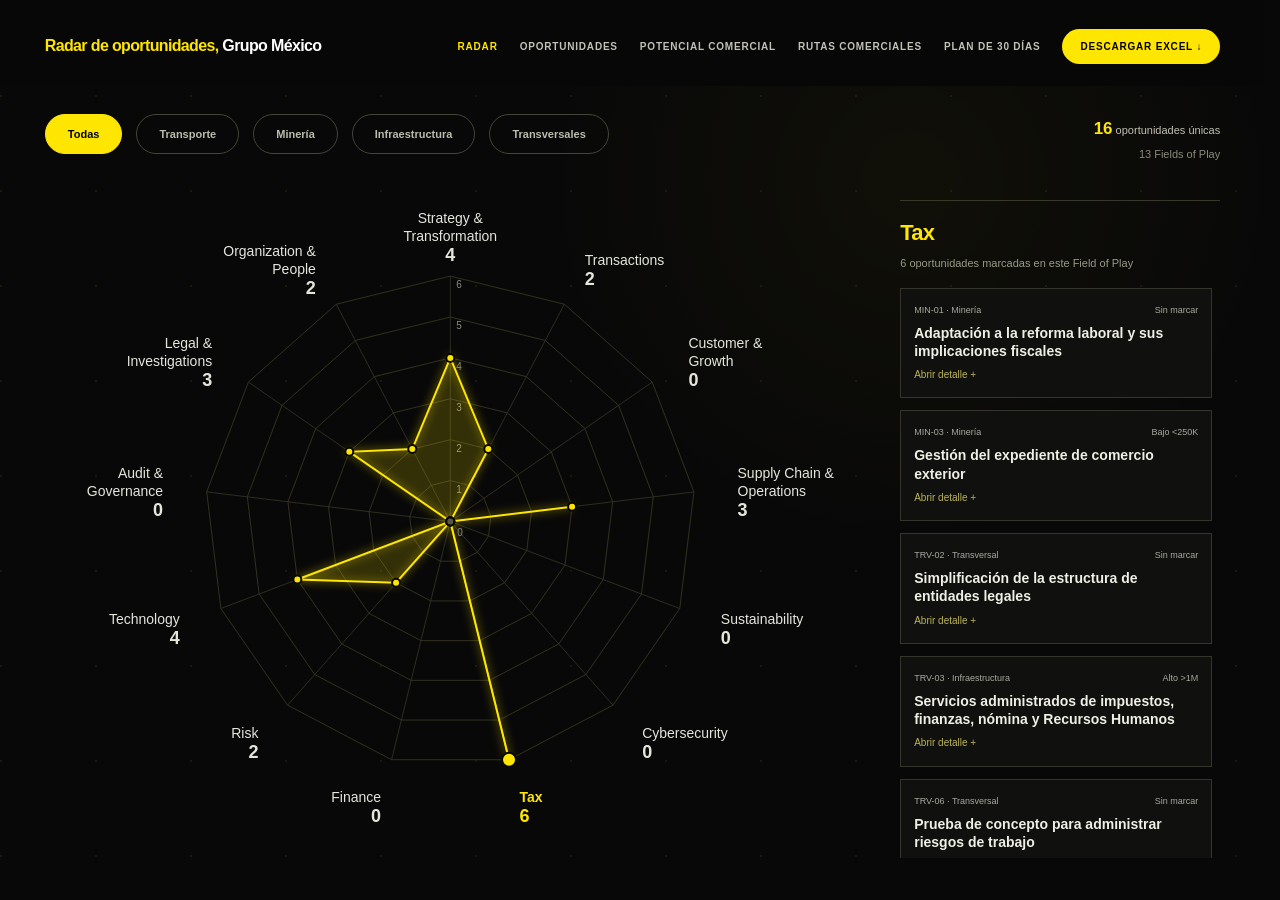
==== index.html @ 546ed7a4 "Subir proyecto Radar de Grupo Mexico" ====
<!doctype html><html lang="es"><head><meta charset="utf-8"><meta name="viewport" content="width=device-width,initial-scale=1"><title>Grupo México · Radar de oportunidades</title><style>
:root{--ink:#252932;--muted:#666c76;--paper:#f5f4ef;--white:#fff;--line:#ddded8;--yellow:#ffe600;--green:#267059;--amber:#926326}*{box-sizing:border-box}html{scroll-behavior:smooth;scroll-padding-top:85px}body{margin:0;font:16px/1.55 system-ui,-apple-system,BlinkMacSystemFont,"Segoe UI",sans-serif;background:var(--paper);color:var(--ink)}button,input,select{font:inherit}button,a,summary{touch-action:manipulation}a{color:inherit}button{cursor:pointer}.wrap{max-width:1180px;margin:auto;padding:0 32px}.masthead{background:var(--ink);color:white;padding:54px 0 42px}.eyebrow{font-size:12px;letter-spacing:.16em;text-transform:uppercase;font-weight:750}.masthead .eyebrow{color:var(--yellow)}h1{font-size:clamp(32px,5vw,56px);line-height:1.08;letter-spacing:-.04em;margin:18px 0 22px;max-width:820px}h1 span{color:var(--yellow)}.lead{color:#d7d9de;max-width:780px;font-size:18px}.header-foot{display:flex;align-items:center;gap:20px;justify-content:space-between;margin-top:30px}.pill{display:inline-block;font-size:12px;font-weight:650;padding:5px 10px;border:1px solid var(--line);border-radius:99px}.masthead .pill{border-color:#74777d;color:#e8e9eb}.print{padding:10px 18px;border:0;background:var(--yellow);color:#000;border-radius:6px;font-weight:700}.nav{background:#fffef9;position:sticky;top:0;z-index:10;border-bottom:1px solid var(--line)}.nav .wrap{display:flex;gap:28px;align-items:center;min-height:60px;overflow:auto}.nav a{text-decoration:none;font-weight:650;font-size:14px;white-space:nowrap}.nav a:hover{text-decoration:underline;text-underline-offset:7px}.nav small{margin-left:auto;color:var(--muted);white-space:nowrap}main{padding-bottom:56px}section{padding-top:42px}.section-heading{display:flex;justify-content:space-between;align-items:baseline;gap:20px}.section-heading h2{font-size:28px;letter-spacing:-.025em;margin:0}.kicker{color:var(--muted);font-size:14px}.stats{display:grid;grid-template-columns:repeat(4,1fr);gap:18px;margin:28px 0}.stat{border-top:3px solid var(--ink);padding:16px 0}.stat strong{font-size:36px;font-weight:750;line-height:1}.stat span{display:block;font-size:14px;color:var(--muted);margin-top:6px}.decision{background:white;border:1px solid var(--line);border-left:5px solid var(--yellow);padding:23px 26px;border-radius:8px}.decision h3{margin:0 0 10px;font-size:19px}.decision p{margin:0}.decision ul{padding-left:20px;margin:12px 0 0}.selection-intro{max-width:870px;margin:18px 0;color:var(--muted)}.routes{display:grid;grid-template-columns:repeat(2,minmax(0,1fr));gap:20px;margin-top:24px}.route{background:white;border:1px solid var(--line);border-radius:10px;padding:25px;display:flex;flex-direction:column}.route-head{display:flex;gap:12px;align-items:flex-start}.route-number{font-size:13px;border-bottom:3px solid var(--yellow);padding-bottom:4px;font-weight:750}.route h3{font-size:21px;line-height:1.22;margin:0 0 12px;letter-spacing:-.02em}.scope{font-size:12px;color:var(--muted);text-transform:uppercase;letter-spacing:.06em;margin-bottom:16px}.route p{margin:0 0 14px}.route dl{margin:4px 0 0}.route dt{font-size:12px;text-transform:uppercase;letter-spacing:.06em;font-weight:750;margin-top:13px}.route dd{margin:4px 0 0;font-size:14px;color:var(--muted)}.action{margin-top:22px;padding:13px 15px;background:#f4f4ee;border-radius:6px;font-size:14px}.action b{display:block;margin-bottom:5px}.route details{border-top:1px solid var(--line);margin-top:18px;padding-top:12px;font-size:14px}.route summary{cursor:pointer;font-weight:650}.route details ul{margin:10px 0 0;padding-left:19px}.route details li{margin:6px 0}.routes .route:last-child{grid-column:1/-1}.routes .route:last-child dl{display:grid;grid-template-columns:1fr 1fr;gap:0 28px}.criteria{display:grid;grid-template-columns:repeat(4,1fr);gap:16px;margin-top:20px}.criterion{border-top:1px solid var(--line);padding-top:14px}.criterion b{font-size:15px}.criterion p{font-size:14px;color:var(--muted);margin:6px 0}.timeline{display:grid;grid-template-columns:repeat(4,1fr);gap:18px;margin-top:25px}.phase{background:white;padding:22px;border:1px solid var(--line);border-radius:8px}.phase .days{font-size:12px;font-weight:750;display:inline-block;background:var(--yellow);color:#000;padding:3px 8px;margin-bottom:13px}.phase h3{font-size:17px;line-height:1.3;margin:0 0 12px}.phase p{font-size:14px;margin:0;color:var(--muted)}.phase .deliverable{border-top:1px solid var(--line);padding-top:12px;margin-top:15px;color:var(--ink)}.meeting{margin-top:24px;background:#e9eee9;padding:23px;border-radius:8px}.meeting h3{font-size:17px;margin:0 0 8px}.meeting p{font-size:14px;margin:0}.filters{display:flex;gap:12px;margin:22px 0 12px}.filters input{flex:1;min-width:0}.filters input,.filters select{padding:12px 14px;border:1px solid #c6c9c2;border-radius:6px;background:white;color:var(--ink)}.result{font-size:13px;color:var(--muted);margin-bottom:14px}.records{display:grid;gap:10px}.record{background:white;border:1px solid var(--line);border-radius:8px}.record summary{padding:17px 20px;cursor:pointer;list-style:none;display:flex;align-items:center;gap:14px}.record summary::-webkit-details-marker{display:none}.record summary:before{content:'+';font-size:20px;color:var(--muted);width:15px;flex-shrink:0}.record[open] summary:before{content:'−'}.record .rid{font:12px ui-monospace,monospace;color:var(--muted);white-space:nowrap}.record .rtitle{font-weight:650;font-size:15px;flex:1}.record .value{font-size:12px;color:var(--muted);white-space:nowrap}.record-body{padding:0 20px 20px 49px;display:grid;grid-template-columns:1.4fr 1fr;gap:16px 28px}.field label{display:block;font-size:12px;letter-spacing:.04em;text-transform:uppercase;font-weight:700;color:var(--muted);margin-bottom:4px}.field p{margin:0;font-size:14px}.field.note{grid-column:1/-1;background:#fff7df;padding:12px 15px;border-radius:5px}.field.source{grid-column:1/-1;font-size:12px;color:var(--muted)}.source a{display:inline-block;margin:6px 12px 0 0}.empty{padding:25px;text-align:center;color:var(--muted)}.foot{margin-top:36px;border-top:1px solid var(--line);padding-top:20px;font-size:12px;color:var(--muted)}.foot a{margin-right:18px}.legend{font-size:13px;color:var(--muted);margin-top:14px}.noscript{background:#fff7df;padding:20px}button:focus-visible,a:focus-visible,summary:focus-visible,input:focus-visible,select:focus-visible{outline:3px solid #1780a1;outline-offset:4px}
@media(max-width:760px){.wrap{padding:0 20px}.masthead{padding:35px 0}.header-foot{align-items:flex-start}.nav .wrap{gap:20px}.nav small{display:none}.stats{gap:14px;grid-template-columns:repeat(2,1fr)}.routes,.timeline,.criteria{grid-template-columns:1fr}.routes .route:last-child{grid-column:auto}.routes .route:last-child dl{display:block}.section-heading{display:block}.record summary{gap:10px;flex-wrap:wrap}.record .rtitle{flex-basis:65%}.record .value{margin-left:39px}.record-body{grid-template-columns:1fr;padding-left:20px}.filters{flex-direction:column}.header-foot .pill{max-width:60%}.stat strong{font-size:30px}}
@media print{@page{size:A4;margin:15mm}body{background:white;font-size:10pt}.wrap{max-width:none;padding:0}.masthead{background:white;color:var(--ink);padding:0 0 20px;border-bottom:3px solid var(--ink)}.masthead .eyebrow,h1 span{color:var(--ink)}h1{font-size:28pt;margin:12px 0}.lead{color:var(--muted);font-size:11pt}.masthead .pill{color:var(--ink);border-color:var(--line)}.nav,.print,.filters,.result{display:none}section{padding-top:24px}.routes{gap:12px}.route{padding:16px;break-inside:avoid}.route h3{font-size:14pt}.route dd,.route p,.action{font-size:9pt}.route details{display:none}.stats{margin:16px 0}.stat strong{font-size:25pt}.timeline{grid-template-columns:repeat(2,1fr)}.phase{break-inside:avoid}.record{break-inside:avoid}.record .value{font-size:9pt}#respaldo{break-before:page}.record-body{font-size:9pt}.source a{display:none}.foot{font-size:8pt}.criteria{grid-template-columns:repeat(2,1fr)}.section-heading h2{font-size:19pt}}

.masthead{padding:38px 0 34px}h1{font-size:clamp(30px,4vw,44px);max-width:1060px;line-height:1.17}.masthead .lead{margin-bottom:0;font-size:16px}.nav a[aria-current="page"]{border-bottom:3px solid var(--yellow);padding:17px 0 14px}.opportunities{display:grid;grid-template-columns:repeat(3,minmax(0,1fr));gap:20px;margin-top:20px}.opportunity{background:white;border:1px solid var(--line);border-radius:10px;padding:23px;display:flex;flex-direction:column;scroll-margin-top:90px}.op-top{display:flex;justify-content:space-between;align-items:center;gap:10px;margin-bottom:14px}.op-top .rid{font:12px ui-monospace,monospace;color:var(--muted)}.opportunity h2{font-size:20px;line-height:1.25;letter-spacing:-.02em;margin:0 0 13px}.opportunity>p{font-size:14px;margin:0 0 18px;color:var(--muted)}.opportunity dl{margin:0 0 18px;font-size:14px}.opportunity dt{font-size:11px;text-transform:uppercase;letter-spacing:.05em;font-weight:750;color:var(--muted);margin-top:12px}.opportunity dd{margin:3px 0 0}.opportunity details{border-top:1px solid var(--line);padding-top:13px;margin-top:auto;font-size:13px}.opportunity summary{cursor:pointer;font-weight:650}.opportunity .detail{padding-top:12px}.opportunity .detail p{margin:0 0 12px;overflow-wrap:anywhere}.opportunity .photo{display:block;margin-top:7px}.opportunity:target{outline:3px solid #b39f00;outline-offset:4px}.cta{display:flex;align-items:center;justify-content:space-between;gap:28px;margin-top:34px;background:var(--ink);color:white;border-radius:10px;padding:30px}.cta h2{font-size:22px;line-height:1.25;margin:0 0 8px}.cta p{margin:0;color:#d7d9de;font-size:14px;max-width:650px}.cta a{display:inline-block;text-decoration:none;background:var(--yellow);color:#000;padding:13px 19px;border-radius:6px;font-weight:750;font-size:14px;flex-shrink:0}.back{color:var(--muted);font-size:14px;text-decoration:none;display:inline-block;margin:25px 0 0}.page-intro{margin-top:28px;color:var(--muted);max-width:900px}.opportunity[hidden]{display:none}.scope-badge{font-size:11px;border:1px solid var(--line);border-radius:99px;padding:3px 8px;color:var(--muted)}.routes .route:last-child{grid-column:auto}.routes .route:last-child dl{display:block}
@media(max-width:1000px){.opportunities{grid-template-columns:repeat(2,minmax(0,1fr))}}@media(max-width:760px){.opportunities{grid-template-columns:1fr}.cta{display:block;padding:23px}.cta a{margin-top:18px}.nav small{display:none}}@media print{.opportunities{grid-template-columns:repeat(2,minmax(0,1fr))}.opportunity{break-inside:avoid;padding:14px}.opportunity h2{font-size:13pt}.opportunity p,.opportunity dl{font-size:9pt}.cta,.back{display:none}.masthead{padding:0 0 20px}.opportunity details{display:none}}

.radar-layout{display:grid;grid-template-columns:minmax(0,1.5fr) minmax(300px,1fr);gap:28px;align-items:start;margin-top:28px}.radar-panel{min-width:0;background:white;border:1px solid var(--line);border-radius:12px;padding:20px 8px 15px}.radar-chart{width:100%;display:block;overflow:visible}.radar-chart text{font-family:inherit;fill:var(--ink)}.radar-chart a{cursor:pointer}.radar-chart a:hover .radar-label{font-weight:750}.radar-chart a:focus-visible{outline:none}.radar-chart a:focus-visible circle{stroke:#1780a1;stroke-width:5}.radar-label{font-size:15px}.radar-count{font-size:15px;font-weight:750}.radar-tick{font-size:12px;fill:var(--muted)!important}.chart-caption{padding:0 18px;font-size:13px;color:var(--muted);margin:0}.selection-panel{min-width:0}.selection-control label{display:block;font-size:12px;font-weight:700;letter-spacing:.06em;text-transform:uppercase;color:var(--muted);margin-bottom:8px}.selection-control select{width:100%;padding:12px;background:white;border:1px solid #bfc3bd;border-radius:6px;color:var(--ink);font:inherit}.selected-heading{margin:0 0 15px}.selected-heading h2{font-size:23px;line-height:1.25;margin:0 0 6px}.selected-heading p{font-size:14px;color:var(--muted);margin:0}.matches{display:grid;gap:12px}.match{background:white;border:1px solid var(--line);border-radius:8px}.match summary{padding:16px;cursor:pointer;list-style:none}.match summary::-webkit-details-marker{display:none}.match .meta{font-size:11px;color:var(--muted);margin-bottom:6px;display:flex;justify-content:space-between;gap:8px}.match h3{font-size:16px;margin:0;line-height:1.3;font-weight:650}.match summary .hint{font-size:12px;color:var(--muted);margin-top:7px;display:block}.match[open] summary .hint{display:none}.match-body{padding:0 16px 18px}.match dl{margin:0;font-size:13px}.match dt{font-size:11px;letter-spacing:.05em;text-transform:uppercase;font-weight:750;color:var(--muted);margin-top:12px}.match dd{margin:4px 0 0;overflow-wrap:anywhere}.match .more{font-size:13px;font-weight:650;margin-top:15px;display:inline-block}.overview-line{display:flex;gap:18px;flex-wrap:wrap;color:var(--muted);font-size:14px;margin-top:22px}.overview-line a{font-weight:650}.radar-selection{padding-top:0}.radar-layout .empty{background:white;border:1px solid var(--line);border-radius:8px;text-align:left;font-size:14px}.noscript-radar{padding:20px}.radar-chart .active-label{font-weight:750}.radar-chart .active-label tspan{fill:var(--ink)}
@media(max-width:1050px){.radar-layout{grid-template-columns:minmax(0,1.25fr) minmax(290px,1fr);gap:18px}}@media(max-width:850px){.radar-layout{grid-template-columns:1fr}.radar-panel{max-width:700px;width:100%;margin:auto}.matches{grid-template-columns:repeat(2,minmax(0,1fr))}}@media(max-width:600px){.matches{grid-template-columns:1fr}.radar-panel{padding:5px 0 16px}}@media print{.radar-layout{grid-template-columns:1fr}.radar-panel{border:0;max-width:550px;margin:auto}.selection-control{display:none}.matches{grid-template-columns:repeat(2,1fr)}.match{break-inside:avoid}.match-body{display:block}.radar-chart{max-height:550px}.overview-line a{display:none}}
</style><style id="yellow-theme">
:root{--ink:#f3f2eb;--muted:#aaa99f;--paper:#080808;--white:#101010;--line:#303029;--yellow:#ffe600}html{background:#080808}body{background:#080808;color:var(--ink);font-family:Arial,Helvetica,sans-serif}.wrap{max-width:none;padding:0 3.5vw}.masthead{background:transparent;padding:36px 0 24px}.masthead .eyebrow{color:var(--yellow)}h1{font-family:Arial,Helvetica,sans-serif;font-size:clamp(36px,4.5vw,76px);font-weight:850;letter-spacing:-.065em;line-height:.99;max-width:1000px}.masthead .lead{color:#aead9f}.nav{background:#080808e8;border-color:#303029;backdrop-filter:blur(16px)}.nav .wrap{justify-content:flex-end;gap:24px;min-height:64px}.nav a{font-size:11px;letter-spacing:.06em;text-transform:uppercase;color:#aaa99f}.nav a[aria-current="page"]{color:var(--yellow);border-color:var(--yellow)}.nav a:hover{color:var(--yellow)}.route,.opportunity,.record,.phase,.decision{background:#11110f;border-color:#303029;border-radius:0}.action{background:#1c1c16;color:#ecebdc}.meeting{background:#1a1a11;color:var(--ink);border:1px solid #363524;border-radius:0}.route-number{border-color:var(--yellow);color:var(--yellow)}.routes .route:last-child{grid-column:auto}.routes .route:last-child dl{display:block}.criterion{border-color:#454538}.field.note{background:#262310;color:#f0ebc9}.scope-badge{border-color:#424236;color:#c9c8bc}.print{border-radius:99px;padding:11px 18px}.cta{background:#181810;border:1px solid #4c4924;border-radius:0}.cta a{border-radius:99px}.filters input,.filters select{background:#10100f;border-color:#414137;color:var(--ink)}.back{color:#c1c0b4}.stat{border-color:var(--yellow)}.foot{color:#aaa99f;border-color:#303029}.foot a:hover{color:var(--yellow)}.radar-label,.radar-count{fill:#e6e5dc!important}.radar-tick{fill:#8c8c7c!important}.radar-chart .active-label,.radar-chart .active-label tspan{fill:var(--yellow)!important}.match{background:#10100e;border:1px solid #34342c;border-radius:0}.match:hover{border-color:#79732b}.match[open]{border-color:#e3cd00}.match h3{color:#f0efe6}.match .more{color:var(--yellow)}.selected-heading h2{color:var(--yellow)}.radar-layout .empty{background:#10100d;border-color:#303029;color:#cecec0}.opportunity:target{outline-color:var(--yellow)}.source a{color:#d5d4c7}
@media print{body,html{background:white;color:#222}.nav{display:none}.masthead{color:#222}.masthead .eyebrow{color:#222}.masthead .lead{color:#555}.route,.phase,.opportunity,.record,.match,.decision{background:white;color:#222;border-color:#bbb}.route h3,.match h3,.selected-heading h2{color:#222}.action,.meeting{background:#f5f5ed;color:#222}.match .meta,.legend,.foot,.kicker{color:#555}}
</style><style id="fullscreen-radar">
body{min-height:100svh;background-image:radial-gradient(circle at 72% 20%,rgba(255,230,0,.035),transparent 32%),radial-gradient(circle at 1px 1px,rgba(255,230,0,.08) 1px,transparent 0);background-size:auto,95px 95px}.topbar{min-height:86px;padding:22px 3.5vw 16px;display:flex;align-items:center;justify-content:space-between;gap:30px}.brand{text-decoration:none;font-size:16px;font-weight:850;letter-spacing:-.04em;color:var(--yellow);flex-shrink:0}.brand span{display:block;font-size:9px;letter-spacing:.16em;font-weight:400;margin-top:5px;color:#b2b1a5}.topbar nav{display:flex;gap:22px;align-items:center;justify-content:flex-end;flex-wrap:wrap}.topbar nav a{font-size:10px;font-weight:650;text-transform:uppercase;letter-spacing:.08em;text-decoration:none;color:#c2c1b6;padding:10px 0}.topbar nav a:hover,.topbar nav a[aria-current="page"]{color:var(--yellow)}.topbar nav .download{background:var(--yellow);color:#000;border-radius:99px;padding:12px 18px}.topbar nav .download:hover{background:#fff46a;color:#000}.radar-home{padding-bottom:12px}.radar-heading{display:flex;align-items:flex-end;justify-content:flex-end;gap:20px;margin:14px 0 0}.radar-heading .eyebrow{color:#a7a48d;letter-spacing:.2em;font-size:9px;margin:0 0 12px}.radar-heading h1{font-size:clamp(32px,3.2vw,58px);margin:0;font-weight:850}.radar-heading h1 span{color:var(--yellow)}.radar-total{font-size:11px;color:#c2c1b2;line-height:1.8;margin:0;text-align:right}.radar-total strong{color:var(--yellow);font-size:17px}.radar-total span{color:#8c8b7c}.radar-layout{grid-template-columns:minmax(0,1fr) minmax(265px,25vw);gap:3vw;margin-top:12px;min-height:calc(100svh - 240px)}.radar-panel{background:transparent;border:0;border-radius:0;padding:0;display:flex;flex-direction:column;justify-content:center}.radar-chart{height:100%;width:100%;overflow:visible}#radar{height:max(450px,calc(100svh - 245px));width:100%}.radar-label{font-size:14px}.radar-count{font-size:18px;font-weight:700}.radar-tick{font-size:10px}.chart-caption{text-align:center;font-size:10px;letter-spacing:.05em;color:#aaa78d;padding:9px 0 0}.selection-panel{padding:20px 0 0;border-top:1px solid #38382b}.selected-heading{margin:0 0 16px}.selected-heading h2{font-size:22px;font-weight:750;line-height:1.1;letter-spacing:-.035em}.selected-heading p{font-size:11px;margin-top:9px;color:#9a9987}.matches{max-height:calc(100svh - 330px);overflow:auto;padding-right:8px;scrollbar-width:thin;scrollbar-color:#6b642a #0a0a08}.match summary{padding:15px 13px}.match .meta{font-size:9px}.match h3{font-size:14px}.match summary .hint{font-size:10px;color:#bcb459}.match .hint{font-size:11px}.match-body{padding:0 13px 16px}.radar-footer{display:flex;justify-content:space-between;gap:20px;font-size:9px;color:#858473;padding:18px 0 8px}.radar-footer a{color:#bcb9a2;text-decoration:none}.radar-chart a:hover text,.radar-chart a:hover tspan{fill:var(--yellow)!important}.empty{color:#c2c1b0}.radar-chart a:focus-visible circle{stroke:var(--yellow)}
@media(min-width:1800px){.radar-label{font-size:16px}.radar-count{font-size:22px}.match h3{font-size:17px}.match .meta,.match summary .hint{font-size:12px}}
@media(max-width:1000px){.topbar{gap:18px}.topbar nav{gap:13px}.topbar nav a{font-size:9px}.radar-layout{grid-template-columns:minmax(0,1fr) minmax(245px,30vw);gap:18px}.radar-label{font-size:12px}.radar-count{font-size:16px}}
@media(max-width:760px){.topbar{align-items:flex-start;padding:18px 20px}.brand{font-size:15px}.topbar nav{gap:8px 13px;max-width:65%}.topbar nav a{padding:5px 0;font-size:9px}.topbar nav .download{padding:8px 10px}.radar-heading{margin-top:22px;align-items:flex-start}.radar-heading h1{font-size:36px;max-width:310px}.radar-total{font-size:9px}.radar-layout{grid-template-columns:1fr;margin-top:18px}.radar-panel{max-width:none}.radar-label{font-size:12px}.radar-count{font-size:16px}#radar{height:480px}.matches{max-height:none;overflow:visible;padding:0;grid-template-columns:1fr}.selection-panel{padding-top:20px}.radar-footer{flex-direction:column;gap:8px;font-size:10px}.chart-caption{font-size:9px}}
@media(max-width:440px){.radar-heading h1{font-size:30px}.radar-total{max-width:100px}#radar{height:390px}.topbar nav{max-width:61%}.brand{max-width:90px;line-height:1.1}.brand span{font-size:8px;margin-top:6px}}
@media print{body{background:white;background-image:none;color:#222}.topbar{display:none}.radar-heading h1,.radar-heading h1 span,.radar-total strong{color:#222}.radar-layout{grid-template-columns:1fr}.matches{max-height:none;overflow:visible;grid-template-columns:repeat(2,1fr)}#radar{height:520px}.radar-label,.radar-count{fill:#222!important}.radar-chart .active-label,.radar-chart .active-label tspan{fill:#222!important}.radar-footer{color:#555}.radar-total{color:#555}}
</style><style>.brand .brand-account{display:inline;color:#ffffff;font:inherit;letter-spacing:inherit;margin:0}</style><link rel="stylesheet" href="navegacion.css"><style>
.radar-heading{justify-content:space-between;align-items:center}.division-buttons{display:flex;gap:8px;flex-wrap:wrap}.division-buttons button{font:650 11px Arial,Helvetica,sans-serif;border:1px solid #444437;color:#bbbbae;background:transparent;border-radius:99px;padding:10px 17px;cursor:pointer}.division-buttons button:hover{border-color:#ffe600;color:#ffe600}.division-buttons button[aria-pressed="true"]{background:#ffe600;border-color:#ffe600;color:#000}.division-buttons button:focus-visible{outline:2px solid #ffe600;outline-offset:3px}.division-views p{font-size:10px;color:#929180;margin:9px 0 0}@media(max-width:760px){.radar-heading{align-items:flex-start;gap:12px}.division-buttons{gap:6px}.division-buttons button{font-size:10px;padding:9px 12px}.division-views{flex:1}.radar-total{flex-shrink:0}.division-views p{font-size:9px}}@media print{.division-buttons button{color:#222;border-color:#888}.division-buttons button[aria-pressed="true"]{background:#eee;color:#222;border-color:#222}}
</style><style id="radar-spacing">
.radar-heading{gap:32px;align-items:flex-start;margin-top:24px;margin-bottom:36px}
.division-views{min-width:0;padding:4px 0}
.division-buttons{gap:12px 14px;flex-wrap:wrap}
.division-buttons button{padding:12px 22px;line-height:1.3;white-space:nowrap}
.radar-layout{margin-top:0;gap:3.5vw}
.radar-total{flex-shrink:0;margin:4px 0 0}
@media(max-width:760px){.radar-heading{gap:20px;margin-bottom:30px;flex-wrap:wrap}.division-views{flex:1 1 100%}.division-buttons{gap:10px 12px}.division-buttons button{padding:11px 17px}.radar-layout{gap:28px}}
</style><style id="radar-wave-style">
.radar-waves{pointer-events:none}
.radar-wave{fill:none;stroke:#ffe600;stroke-width:1.5;vector-effect:non-scaling-stroke;transform-origin:0 0;opacity:0;animation:radar-wave-expand 4.5s linear infinite}
.radar-wave:nth-child(2){animation-delay:-1.5s}
.radar-wave:nth-child(3){animation-delay:-3s}
@keyframes radar-wave-expand{0%{transform:scale(.02);opacity:0}12%{opacity:.38}70%{opacity:.2}100%{transform:scale(1);opacity:0}}
@media(prefers-reduced-motion:reduce){.radar-waves{display:none}}
@media print{.radar-waves{display:none}}
</style>
<style id="proposal-download-styles">
.proposal-download{margin-top:24px;padding-top:22px;border-top:1px solid #65655c}
.proposal-download h3{font-size:20px;line-height:1.3;margin:0 0 8px;color:inherit}
.proposal-download p{font-size:14px;line-height:1.5;margin:0 0 16px;color:inherit;opacity:.8}
.proposal-download a.proposal-link{display:inline-flex;align-items:center;justify-content:center;gap:8px;max-width:100%;padding:13px 18px;background:#ffe600;color:#000!important;border:1px solid #ffe600;font-size:14px;font-weight:750;text-decoration:none;line-height:1.45;border-radius:4px}
.proposal-download a.proposal-link:hover{background:#f3d900;color:#000!important;border-color:#f3d900}
.proposal-download a.proposal-link:focus-visible{outline:3px solid currentColor;outline-offset:4px}
@media(max-width:600px){.proposal-download a.proposal-link{width:100%;text-align:center}}
@media print{.proposal-download{display:none}}
</style>
</head><body><header class="topbar"><a class="brand" href="index.html">Radar de oportunidades, <span class="brand-account">Grupo México</span></a><nav aria-label="Navegación principal"><a href="index.html" aria-current="page">Radar</a><a href="Oportunidades_Grupo_Mexico.html">Oportunidades</a><a href="Potencial_Comercial_Grupo_Mexico.html">Potencial comercial</a><a href="Rutas_Comerciales_Grupo_Mexico.html">Rutas comerciales</a><a href="Plan_30_Dias_Grupo_Mexico.html">Plan de 30 días</a><a class="download" href="Radar_Grupo_Mexico_Completo.xlsx" download>Descargar Excel ↓</a></nav></header>

<main class="wrap radar-home"><div class="radar-heading"><div class="division-views"><div class="division-buttons" role="group" aria-label="Vista del radar por división"><button type="button" data-view="" aria-pressed="true">Todas</button><button type="button" data-view="Transporte" aria-pressed="false">Transporte</button><button type="button" data-view="Minería" aria-pressed="false">Minería</button><button type="button" data-view="Infraestructura" aria-pressed="false">Infraestructura</button><button type="button" data-view="Transversal" aria-pressed="false">Transversales</button></div></div><p class="radar-total" aria-live="polite"><strong id="view-total">16</strong> oportunidades únicas<br><span>13 Fields of Play</span></p></div>
<div class="radar-layout"><div class="radar-panel"><div id="radar"></div></div>
<section class="selection-panel radar-selection" aria-label="Oportunidades por Field of Play"><div class="selected-heading" aria-live="polite"><h2 id="selected-name"></h2><p id="selected-count"></p></div><div class="matches" id="matches"></div></section></div>
<noscript><p class="noscript-radar">Para explorar el radar, activa JavaScript o <a href="Oportunidades_Grupo_Mexico.html">consulta las 16 oportunidades</a>.</p></noscript>

</main>
<script id="source-data" type="application/json">[["MIN-01", "Minería", "Adaptación a la reforma laboral y sus implicaciones fiscales", "Podemos acompañar a Grupo México en la evaluación de los cambios en jornada laboral, registro de asistencia y horas extras, así como de sus implicaciones fiscales y de nómina. La oportunidad es definir los ajustes necesarios para facilitar el cumplimiento y abrir una agenda de servicios fiscales vinculados con la operación laboral.", "Tax", "CEO, CFO, Head of HR", "Sin marcar", "Jacqueline Álvarez", "“Cap” se conserva como aparece; confirmar su significado. Valor sin marcar.", "IMG_1636.HEIC (izquierda, parcial); IMG_1648.HEIC (primera tarjeta, completa)"], ["MIN-02", "Minería", "Recuperación de cobre y generación de valor en procesos mineros", "Proponemos evaluar el potencial de recuperación secundaria de cobre y el rediseño de los procesos asociados. EY puede integrar capacidades de estrategia y operaciones para construir un caso de negocio que permita decidir dónde invertir y cómo capturar valor adicional de la operación minera.", "Strategy & Transformation; Supply Chain & Operations", "Minería", "Alto >1M", "EY-P MX (Carlos Delafuente / Pablo Sola); EY-P BR Marcelo Andrade + Consulting", "Buyer contiene una división, sin cargo o persona.", "IMG_1636.HEIC (derecha); IMG_1648.HEIC (segunda tarjeta)"], ["MIN-03", "Minería", "Gestión del expediente de comercio exterior", "Podemos ofrecer a los equipos de Comercio Exterior e Impuestos un servicio de administración del expediente de comercio exterior. El objetivo sería ordenar la documentación, facilitar su consulta y fortalecer la trazabilidad de la información que soporta las operaciones.", "Technology; Tax", "Global Trade, Tax", "Bajo \u003c250K", "Rocío Mejía; Jaime Medina", "Clasificación y responsables actualizados según la reunión de seguimiento. Buyer: Global Trade y Tax; persona por confirmar. Contacto mencionado: Héctor de la Paz (Ferromex); asociación con esta oportunidad por confirmar.", "IMG_1637 2.HEIC (izquierda); IMG_1648.HEIC (tercera tarjeta)"], ["MIN-04", "Minería", "Optimización del portafolio y asignación de capital", "Proponemos una revisión integral de los negocios y activos para identificar dónde conviene comprar, vender o desarrollar capacidades propias. EY puede apoyar la evaluación estratégica y operativa de estas alternativas para orientar la asignación de capital hacia las oportunidades con mayor potencial de valor.", "Strategy & Transformation; Transactions; Supply Chain & Operations", "Minería – Transporte", "Medio 250K–1M", "Medina; Pablo Sola; Carlos Delafuente; Jean Damien G Drouillet", "Ubicada en Minería; Buyer menciona Minería y Transporte.", "IMG_1637 2.HEIC (derecha); IMG_1648.HEIC (cuarta tarjeta)"], ["TRA-01", "Transversal", "Diseño de un vehículo de inversión para impulsar la innovación", "Podemos apoyar el diseño de un vehículo de inversión e innovación que permita priorizar recursos y escalar soluciones con proveedores. La oportunidad es conectar la estrategia de innovación con decisiones de inversión y un modelo de colaboración aplicable a las necesidades de Minería y Transporte.", "Strategy & Transformation", "Minería – Transporte", "Alto >1M", "Pablo Sola / Aleix González", "Alcance transversal; Buyer menciona Minería y Transporte. Confirmar paréntesis del título y segundo proveedor.", "IMG_1639 2.HEIC (izquierda); IMG_1647.HEIC (arriba, izquierda)"], ["TRA-02", "Transporte", "Servicios administrados de nómina para Transporte", "Proponemos explorar con Recursos Humanos un modelo de servicios administrados para la operación de nómina. EY puede combinar capacidades tecnológicas y de gestión de personas para apoyar una ejecución consistente del proceso y liberar capacidad del equipo interno para otras prioridades.", "Technology; Organization & People", "RH", "Alto >1M", "David Pradillo / Miguel Valencia", "", "IMG_1639 2.HEIC (derecha); IMG_1647.HEIC (arriba, derecha)"], ["INF-01", "Infraestructura", "Integración operativa y tecnológica de activos en SAAVI", "Podemos acompañar la migración de activos de Grupo México a SAAVI mediante la integración de las operaciones y los ajustes tecnológicos y de control necesarios para el reporte a GMXI (Grupo México Infraestructura). La oportunidad es definir un modelo de integración que dé visibilidad a la dirección sobre la operación y sus riesgos.", "Risk; Technology", "CEO SAAVI, CIO SAAVI", "Alto >1M", "Omar Martínez / Marcos Canales", "GMXI: Grupo México Infraestructura.", "IMG_1645.HEIC (izquierda); IMG_1646.HEIC (izquierda, bajo rótulo Infraestructura)"], ["INF-02", "Infraestructura", "Acompañamiento recurrente de adquisiciones y expansión en Latinoamérica", "Proponemos un servicio de acompañamiento en fusiones y adquisiciones que cubra el análisis de oportunidades, la entrada a nuevos mercados, la ejecución de transacciones y la integración posterior. EY puede apoyar a Grupo México a lo largo del ciclo de inversión para dar continuidad a su agenda de crecimiento en Latinoamérica.", "Strategy & Transformation; Transactions", "GM[?]", "Alto >1M", "Pablo Sola / Aleix González / Guillermo Medina", "Confirmar sigla del Buyer.", "IMG_1645.HEIC (derecha); IMG_1646.HEIC (derecha, bajo rótulo Infraestructura)"], ["TRV-01", "Transversal", "Optimización de la elaboración y gestión de contratos", "Podemos acompañar a las áreas Legal y de Transformación en el diseño de un modelo más eficiente para elaborar y dar seguimiento a los contratos. La oportunidad es estandarizar el proceso y mejorar la visibilidad sobre compromisos contractuales, con mayor coordinación entre las áreas involucradas.", "Legal & Investigations", "Legal y/o área innovación / transformación", "Medio 250K–1M", "Carina Barrera", "“Transversal” anotado en la tarjeta y confirmado por el rótulo del tablero.", "IMG_1640.HEIC (izquierda); IMG_1647.HEIC (fila Transversal, primera)"], ["TRV-02", "Transversal", "Simplificación de la estructura de entidades legales", "Proponemos revisar el portafolio de entidades legales para identificar sociedades en desuso o cuya permanencia deba reevaluarse. EY puede integrar el análisis legal y fiscal para definir alternativas de simplificación que permitan reducir la carga administrativa y los costos de gestión.", "Tax; Legal & Investigations", "CEO / CFO", "Sin marcar", "Carina Barrera; Alonso Díaz Barriga", "Nota superior: “Pilar 3 – mayormente en Minería e ... [?]”. Confirmar final de nota. Valor sin marcar.", "IMG_1640.HEIC (derecha); IMG_1647.HEIC (fila Transversal, segunda)"], ["TRV-03", "Infraestructura", "Servicios administrados de impuestos, finanzas, nómina y Recursos Humanos", "Podemos explorar con la Dirección de Finanzas un modelo de servicios administrados que articule la operación de impuestos y finanzas con la nómina multipaís y los procesos de Recursos Humanos. La oportunidad es definir un alcance integrado que facilite la estandarización y una operación más eficiente entre países.", "Tax", "CFO", "Alto >1M", "Antonio Damián / Jaime Medina / Miguel Valencia / Paola Salvador / Luis Peña", "HROps aparece circulado. Nota adicional: “Contingencia ... trabajo” (parcial); confirmar texto. Solo Tax está marcado en FoP.", "IMG_1641.HEIC (izquierda); IMG_1647.HEIC (fila Transversal, tercera)"], ["TRV-04", "Transversal", "Servicios administrados para la operación de compras", "Proponemos explorar con el área de Compras un modelo de servicios administrados para ejecutar sus procesos de manera consistente y sostener las mejoras de eficiencia. EY puede apoyar la definición y operación del servicio, con un alcance y responsabilidades acordados con el cliente.", "Supply Chain & Operations", "Procurement", "Alto >1M", "Antonio Damián / Levon Kalajdyan / Carolina Herrera", "", "IMG_1641.HEIC (derecha); IMG_1647.HEIC (fila Transversal, cuarta)"], ["TRV-05", "Transversal", "Gobierno de inteligencia artificial y gestión de sus riesgos", "Podemos ayudar a consolidar una visión de las iniciativas de inteligencia artificial y a definir cómo se supervisan sus riesgos. La oportunidad es establecer un modelo de gobierno que dé visibilidad al CISO y a la Dirección de IA sobre los desarrollos, sus responsables y los controles necesarios.", "Risk; Technology", "CISO / Director AI /", "Medio 250K–1M", "Omar Martínez / Eva Gutiérrez", "El Buyer termina con una barra, sin otro texto. AI se conserva como aparece.", "IMG_1642.HEIC (izquierda); IMG_1647.HEIC (fila Transversal, quinta)"], ["TRV-06", "Transversal", "Prueba de concepto para administrar riesgos de trabajo", "Proponemos una prueba de concepto de servicios administrados que permita seguir de principio a fin el proceso de riesgos de trabajo y la gestión de la prima correspondiente. El objetivo sería demostrar su utilidad con Nómina y Recursos Humanos antes de evaluar un servicio de mayor alcance.", "Tax", "Nómina / Recursos Humanos", "Sin marcar", "Luis Peña; Antonio Damián", "Valor sin marcar.", "IMG_1642.HEIC (derecha); IMG_1643.HEIC e IMG_1644.HEIC (izquierda, parcial); IMG_1647.HEIC (fila Transversal, sexta)"], ["TRV-07", "Transporte", "Diagnóstico y estandarización de la nómina", "Podemos ofrecer un diagnóstico de nómina para identificar diferencias en los procesos, riesgos y oportunidades de mejora. El resultado propuesto es una hoja de ruta de estandarización que permita a Recursos Humanos priorizar los ajustes y definir las siguientes iniciativas.", "Tax; Organization & People", "Recursos Humanos", "Sin marcar", "Luis Peña", "Misma tarjeta en IMG_1643 e IMG_1644; se registra una sola vez. Valor sin marcar.", "IMG_1643.HEIC (derecha); IMG_1644.HEIC (derecha); IMG_1647.HEIC (fila Transversal, séptima)"], ["PEN-01", "Por confirmar", "Adecuación de controles ante la reforma de prevención de lavado de dinero", "Proponemos acompañar al área de Cumplimiento en la evaluación de los cambios regulatorios de prevención de lavado de dinero y su impacto en los controles existentes. EY puede apoyar la identificación de brechas y la definición de los ajustes necesarios para atender las nuevas obligaciones.", "Legal & Investigations", "Compliance", "Bajo \u003c250K", "Rodolfo Islas", "División no visible en la foto de detalle. Aparece parcialmente a la izquierda del tablero de Transporte, sin rótulo que confirme su división.", "IMG_1638 2.HEIC; IMG_1647.HEIC (extremo izquierdo, parcial)"]]</script><script>
'use strict';
// Una oportunidad tiene un ID y una división; sus Fields of Play pueden ser varios.
const rows=[...new Map(JSON.parse(document.getElementById('source-data').textContent).map(r=>[r[0],r])).values()];
const fieldNames=r=>[...new Set(r[4].split(';').map(x=>x.trim()).filter(Boolean))];
const fields=[['Strategy & Transformation',['Strategy &','Transformation'],'Strategy'],['Transactions',['Transactions'],'Transactions'],['Customer & Growth',['Customer &','Growth'],'Customer'],['Supply Chain & Operations',['Supply Chain &','Operations'],'Supply Chain'],['Sustainability',['Sustainability'],'Sustainability'],['Cybersecurity',['Cybersecurity'],'Cybersecurity'],['Tax',['Tax'],'Tax'],['Finance',['Finance'],'Finance'],['Risk',['Risk'],'Risk'],['Technology',['Technology'],'Technology'],['Audit & Governance',['Audit &','Governance'],'Audit'],['Legal & Investigations',['Legal &','Investigations'],'Legal'],['Organization & People',['Organization &','People'],'People']];
const allMembers=fields.map(([name])=>rows.filter(r=>fieldNames(r).includes(name)));
let members=allMembers,counts=members.map(x=>x.length),division='';
const max=Math.max(1,...counts);
const viewButtons=[...document.querySelectorAll('[data-view]')];
function setView(value){division=value;const activeRows=division?rows.filter(r=>r[1]===division):rows;members=fields.map(([name])=>activeRows.filter(r=>fieldNames(r).includes(name)));counts=members.map(x=>x.length);document.getElementById('view-total').textContent=activeRows.length;viewButtons.forEach(b=>b.setAttribute('aria-pressed',String(b.dataset.view===division)));}

const radar=document.getElementById('radar');
const esc=s=>String(s).replace(/[&<>"']/g,c=>({'&':'&amp;','<':'&lt;','>':'&gt;','"':'&quot;',"'":'&#39;'}[c]));
let selected=6;
function draw(){const mobile=radar.clientWidth<520;const W=Math.max(280,radar.clientWidth),H=radar.clientHeight,cx=W/2,cy=H/2-6,R=Math.max(72,Math.min((H-160)/2,(W-(mobile?130:320))/2)),L=R+(mobile?32:44),n=fields.length;
const point=(i,r)=>[cx+Math.cos(-Math.PI/2+i*2*Math.PI/n)*r,cy+Math.sin(-Math.PI/2+i*2*Math.PI/n)*r];
const points=r=>fields.map((_,i)=>point(i,r).join(',')).join(' ');
const web=Array.from({length:max},(_,j)=>`<polygon points="${points((j+1)*R/max)}" fill="none" stroke="#3d3c25" stroke-opacity="0.8" stroke-width="1"/><text class="radar-tick" x="${cx+6}" y="${cy-(j+1)*R/max+12}">${j+1}</text>`).join('');
const axes=fields.map((_,i)=>{const [x,y]=point(i,R);return `<line x1="${cx}" y1="${cy}" x2="${x}" y2="${y}" stroke="${i===selected?'#ffe600':'#373627'}" stroke-opacity="${i===selected?0.65:0.8}" stroke-width="${i===selected?1.5:1}"/>`}).join('');
const polygon=fields.map((_,i)=>point(i,R*counts[i]/max).join(',')).join(' ');
const labels=fields.map(([name,full,short],i)=>{const [x,y]=point(i,L);const anchor=mobile?'middle':x>cx+20?'start':x<cx-20?'end':'middle';const lines=mobile?[short]:full;const lineH=mobile?15:18;const start=y-(lines.length-1)*lineH/2;const [px,py]=point(i,R*counts[i]/max);const [tx,ty]=point(i,R);const active=i===selected;return `<a href="#fop=${i}${division?'&amp;division='+encodeURIComponent(division):''}" aria-label="${esc(name)}: ${counts[i]} oportunidades"><title>${esc(name)} · ${counts[i]} oportunidades</title><circle cx="${tx}" cy="${ty}" r="18" fill="transparent"/><circle cx="${px}" cy="${py}" r="${active?7:4}" fill="${counts[i]?'#ffe600':'#5a583c'}" stroke="#080808" stroke-width="2"/><text class="radar-label ${active?'active-label':''}" x="${x}" y="${start}" text-anchor="${anchor}">${lines.map((t,j)=>`<tspan x="${x}" dy="${j?lineH:0}">${esc(t)}</tspan>`).join('')}<tspan class="radar-count" x="${x}" dy="${lineH+2}">${counts[i]}</tspan></text></a>`}).join('');
radar.innerHTML=`<svg class="radar-chart" viewBox="0 0 ${W} ${H}" xmlns="http://www.w3.org/2000/svg" aria-labelledby="chart-title chart-desc"><title id="chart-title">Cantidad de oportunidades por Field of Play</title><desc id="chart-desc">${fields.map(([name],i)=>`${esc(name)}: ${counts[i]}`).join('; ')}. Selecciona un eje para ver las tarjetas.</desc><defs><filter id="glow"><feGaussianBlur stdDeviation="4"/></filter></defs>${web}${axes}<g class="radar-waves" aria-hidden="true" transform="translate(${cx} ${cy})"><circle class="radar-wave" cx="0" cy="0" r="${R}"/><circle class="radar-wave" cx="0" cy="0" r="${R}"/><circle class="radar-wave" cx="0" cy="0" r="${R}"/></g><polygon points="${polygon}" fill="#ffe600" fill-opacity="0.05" stroke="#ffe600" stroke-opacity="0.4" stroke-width="4" filter="url(#glow)"/><polygon points="${polygon}" fill="#ffe600" fill-opacity="0.13" stroke="#ffe600" stroke-width="2"/>${labels}<text class="radar-tick" x="${cx+7}" y="${cy+15}">0</text></svg>`;}
function show(i){selected=i;const list=members[i];document.getElementById('selected-name').textContent=fields[i][0];document.getElementById('selected-count').textContent=`${list.length} ${list.length===1?'oportunidad marcada':'oportunidades marcadas'} en este Field of Play${division?' · '+division:''}`;
document.getElementById('matches').innerHTML=list.length?list.map(r=>`<details class="match"><summary><div class="meta"><span>${r[0]} · ${esc(r[1])}</span><span>${esc(r[6])}</span></div><h3>${esc(r[2])}</h3><span class="hint">Abrir detalle +</span></summary><div class="match-body"><dl>${[['Oportunidad de negocio',r[3]],['Fields of Play',r[4]],['Buyer',r[5]],['Valor estimado · USD',r[6]],['Socios responsables',r[7]],['Observaciones de lectura',r[8]]].map(([k,v])=>`<dt>${esc(k)}</dt><dd>${esc(v)}</dd>`).join('')}</dl><a class="more" href="Oportunidades_Grupo_Mexico.html#${r[0]}">Ver tarjeta y fotos de origen →</a><div class="proposal-download"><h3>Propuesta comercial preliminar</h3><p>Borrador editable con alcance, entregables y estructura comercial para revisión del socio.</p><a class="proposal-link" href="propuestas/Propuesta_${r[0]}.pptx" download="Propuesta_${r[0]}.pptx">Descargar propuesta comercial · PowerPoint <span aria-hidden="true">↓</span></a></div></div></details>`).join(''):'<div class="empty">No hay oportunidades con esta casilla marcada en las tarjetas del taller.</div>';draw();}
function applyHash(){const params=new URLSearchParams(location.hash.slice(1));const value=params.get('division')||'';setView(['','Transporte','Minería','Infraestructura','Transversal'].includes(value)?value:'');const next=Number(params.get('fop'));show(params.has('fop')&&Number.isInteger(next)&&next>=0&&next<fields.length?next:selected);}
viewButtons.forEach(button=>button.addEventListener('click',()=>{setView(button.dataset.view);if(!counts[selected])selected=counts.indexOf(Math.max(...counts));const params=new URLSearchParams();params.set('fop',selected);if(division)params.set('division',division);const hash='#'+params.toString();if(location.hash===hash)show(selected);else location.hash=hash;}));
window.addEventListener('hashchange',applyHash);window.addEventListener('resize',draw);applyHash();
</script></body></html>
---- navegacion.css ----
html{scrollbar-gutter:stable}
.topbar{position:sticky;top:0;z-index:30;min-height:86px;padding:22px 3.5vw 16px;display:flex;align-items:center;justify-content:space-between;gap:30px;background:rgba(8,8,8,.96);backdrop-filter:blur(12px)}
.topbar .brand{text-decoration:none;font:850 16px Arial,Helvetica,sans-serif;letter-spacing:-.04em;color:#ffe600;flex-shrink:0;max-width:none;line-height:1.2}
.topbar .brand .brand-account{display:inline;color:#fff;font:inherit;letter-spacing:inherit;margin:0}
.topbar nav{display:flex;gap:22px;align-items:center;justify-content:flex-end;flex-wrap:wrap;max-width:none}
.topbar nav a{font:650 10px Arial,Helvetica,sans-serif;text-transform:uppercase;letter-spacing:.08em;text-decoration:none;color:#c2c1b6;padding:10px 0}
.topbar nav a:hover,.topbar nav a[aria-current="page"]{color:#ffe600}
.topbar nav .download{background:#ffe600;color:#000;border-radius:99px;padding:12px 18px}
.topbar nav .download:hover{background:#fff46a;color:#000}
@media(max-width:1000px){.topbar{gap:18px}.topbar nav{gap:13px}.topbar nav a{font-size:9px}.topbar .brand{font-size:14px}}
@media(max-width:760px){.topbar{align-items:flex-start;padding:18px 20px;flex-wrap:wrap;gap:12px}.topbar .brand{font-size:15px}.topbar nav{gap:8px 13px;margin-left:auto;max-width:none}.topbar nav a{padding:5px 0;font-size:9px}.topbar nav .download{padding:8px 10px}}
@media print{.topbar{display:none}}
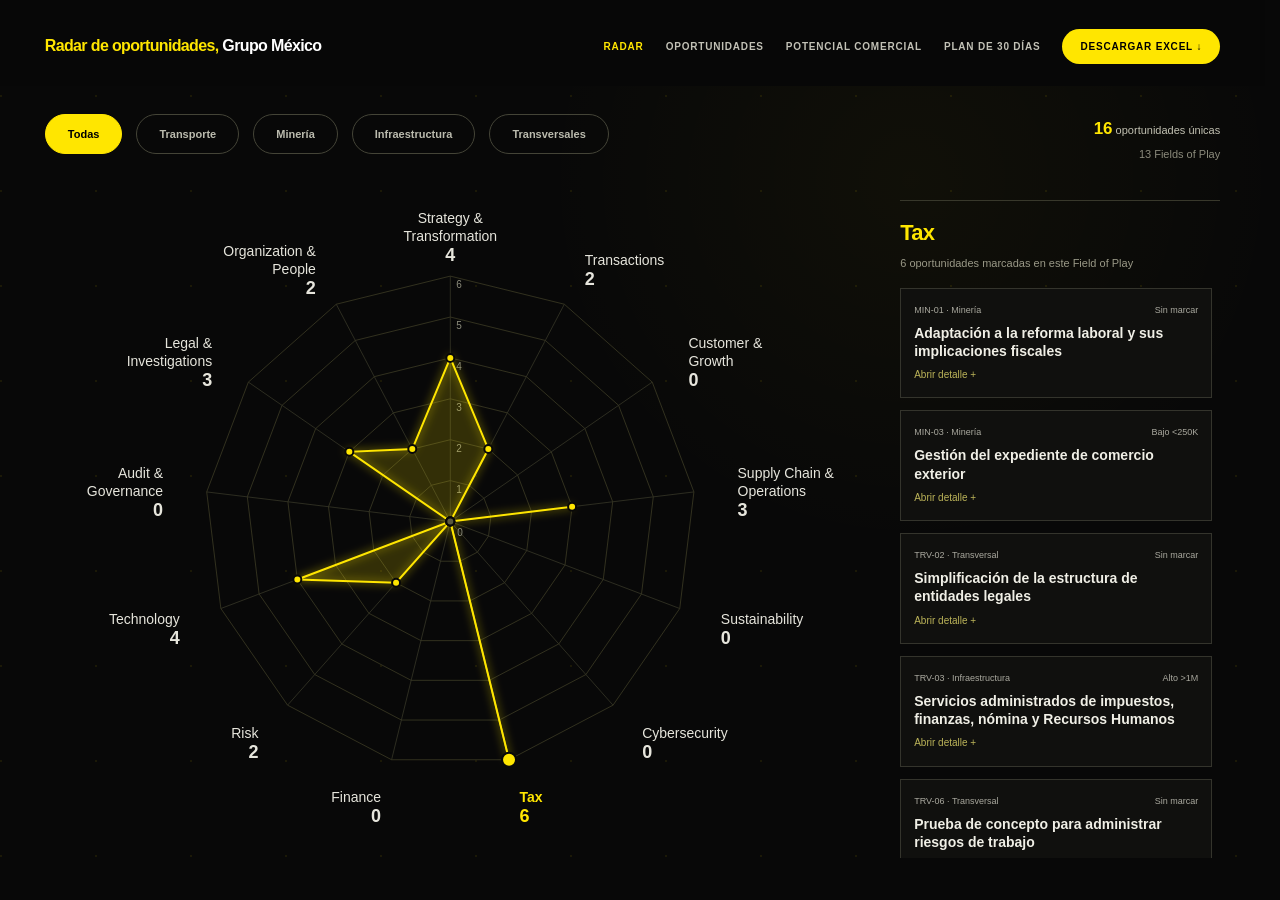
==== commit cc891fec: "Eliminar Rutas comerciales y conectar oportunidades con el plan de 30 días" ====
--- a/index.html
+++ b/index.html
@@ -47,7 +47,7 @@
 @media(max-width:600px){.proposal-download a.proposal-link{width:100%;text-align:center}}
 @media print{.proposal-download{display:none}}
 </style>
-</head><body><header class="topbar"><a class="brand" href="index.html">Radar de oportunidades, <span class="brand-account">Grupo México</span></a><nav aria-label="Navegación principal"><a href="index.html" aria-current="page">Radar</a><a href="Oportunidades_Grupo_Mexico.html">Oportunidades</a><a href="Potencial_Comercial_Grupo_Mexico.html">Potencial comercial</a><a href="Rutas_Comerciales_Grupo_Mexico.html">Rutas comerciales</a><a href="Plan_30_Dias_Grupo_Mexico.html">Plan de 30 días</a><a class="download" href="Radar_Grupo_Mexico_Completo.xlsx" download>Descargar Excel ↓</a></nav></header>
+</head><body><header class="topbar"><a class="brand" href="index.html">Radar de oportunidades, <span class="brand-account">Grupo México</span></a><nav aria-label="Navegación principal"><a href="index.html" aria-current="page">Radar</a><a href="Oportunidades_Grupo_Mexico.html">Oportunidades</a><a href="Potencial_Comercial_Grupo_Mexico.html">Potencial comercial</a><a href="Plan_30_Dias_Grupo_Mexico.html">Plan de 30 días</a><a class="download" href="Radar_Grupo_Mexico_Completo.xlsx" download>Descargar Excel ↓</a></nav></header>
 
 <main class="wrap radar-home"><div class="radar-heading"><div class="division-views"><div class="division-buttons" role="group" aria-label="Vista del radar por división"><button type="button" data-view="" aria-pressed="true">Todas</button><button type="button" data-view="Transporte" aria-pressed="false">Transporte</button><button type="button" data-view="Minería" aria-pressed="false">Minería</button><button type="button" data-view="Infraestructura" aria-pressed="false">Infraestructura</button><button type="button" data-view="Transversal" aria-pressed="false">Transversales</button></div></div><p class="radar-total" aria-live="polite"><strong id="view-total">16</strong> oportunidades únicas<br><span>13 Fields of Play</span></p></div>
 <div class="radar-layout"><div class="radar-panel"><div id="radar"></div></div>
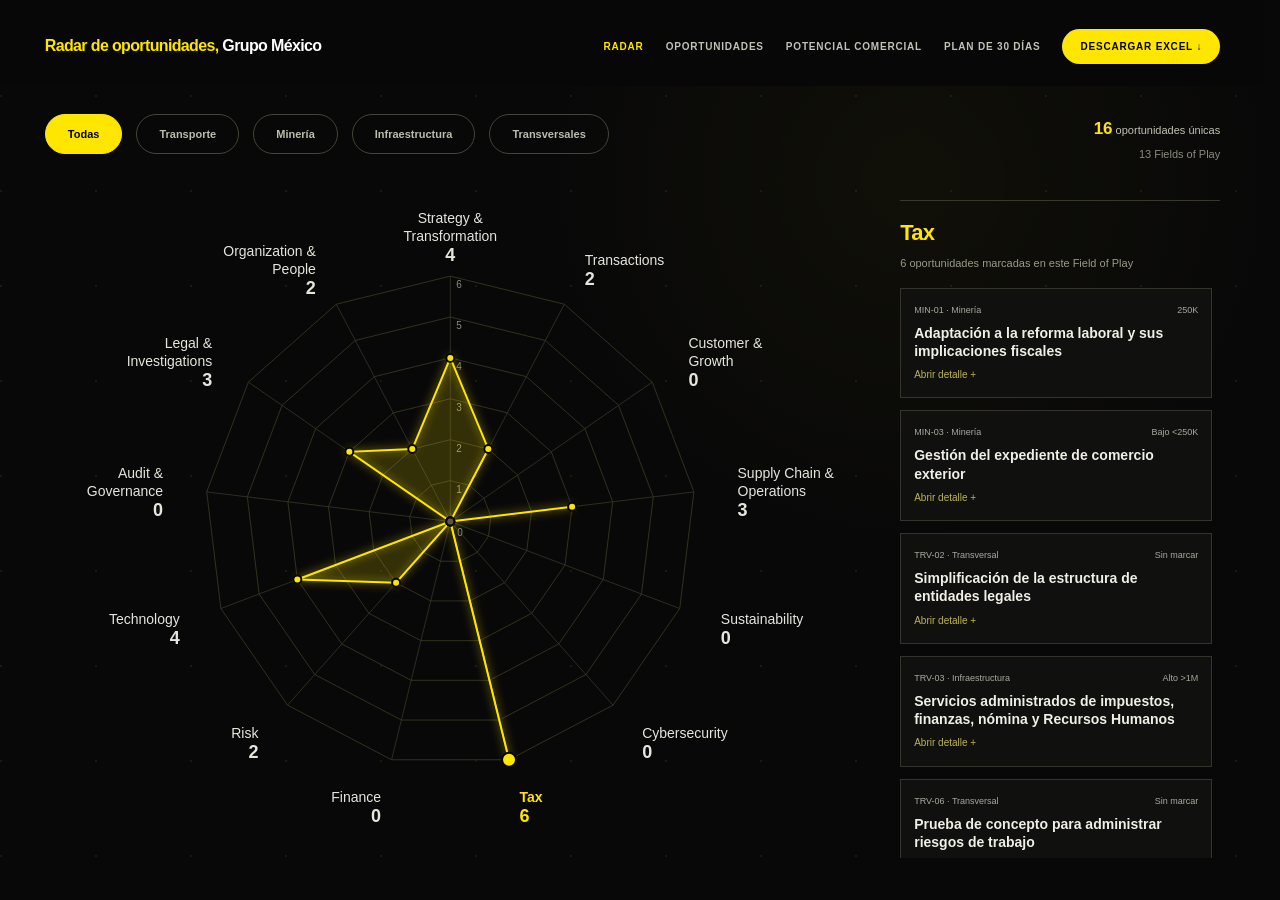
==== commit b1f61a4a: "Asignar 250K USD a reforma laboral y actualizar el potencial comercial del sitio" ====
--- a/index.html
+++ b/index.html
@@ -55,7 +55,7 @@
 <noscript><p class="noscript-radar">Para explorar el radar, activa JavaScript o <a href="Oportunidades_Grupo_Mexico.html">consulta las 16 oportunidades</a>.</p></noscript>
 
 </main>
-<script id="source-data" type="application/json">[["MIN-01", "Minería", "Adaptación a la reforma laboral y sus implicaciones fiscales", "Podemos acompañar a Grupo México en la evaluación de los cambios en jornada laboral, registro de asistencia y horas extras, así como de sus implicaciones fiscales y de nómina. La oportunidad es definir los ajustes necesarios para facilitar el cumplimiento y abrir una agenda de servicios fiscales vinculados con la operación laboral.", "Tax", "CEO, CFO, Head of HR", "Sin marcar", "Jacqueline Álvarez", "“Cap” se conserva como aparece; confirmar su significado. Valor sin marcar.", "IMG_1636.HEIC (izquierda, parcial); IMG_1648.HEIC (primera tarjeta, completa)"], ["MIN-02", "Minería", "Recuperación de cobre y generación de valor en procesos mineros", "Proponemos evaluar el potencial de recuperación secundaria de cobre y el rediseño de los procesos asociados. EY puede integrar capacidades de estrategia y operaciones para construir un caso de negocio que permita decidir dónde invertir y cómo capturar valor adicional de la operación minera.", "Strategy & Transformation; Supply Chain & Operations", "Minería", "Alto >1M", "EY-P MX (Carlos Delafuente / Pablo Sola); EY-P BR Marcelo Andrade + Consulting", "Buyer contiene una división, sin cargo o persona.", "IMG_1636.HEIC (derecha); IMG_1648.HEIC (segunda tarjeta)"], ["MIN-03", "Minería", "Gestión del expediente de comercio exterior", "Podemos ofrecer a los equipos de Comercio Exterior e Impuestos un servicio de administración del expediente de comercio exterior. El objetivo sería ordenar la documentación, facilitar su consulta y fortalecer la trazabilidad de la información que soporta las operaciones.", "Technology; Tax", "Global Trade, Tax", "Bajo \u003c250K", "Rocío Mejía; Jaime Medina", "Clasificación y responsables actualizados según la reunión de seguimiento. Buyer: Global Trade y Tax; persona por confirmar. Contacto mencionado: Héctor de la Paz (Ferromex); asociación con esta oportunidad por confirmar.", "IMG_1637 2.HEIC (izquierda); IMG_1648.HEIC (tercera tarjeta)"], ["MIN-04", "Minería", "Optimización del portafolio y asignación de capital", "Proponemos una revisión integral de los negocios y activos para identificar dónde conviene comprar, vender o desarrollar capacidades propias. EY puede apoyar la evaluación estratégica y operativa de estas alternativas para orientar la asignación de capital hacia las oportunidades con mayor potencial de valor.", "Strategy & Transformation; Transactions; Supply Chain & Operations", "Minería – Transporte", "Medio 250K–1M", "Medina; Pablo Sola; Carlos Delafuente; Jean Damien G Drouillet", "Ubicada en Minería; Buyer menciona Minería y Transporte.", "IMG_1637 2.HEIC (derecha); IMG_1648.HEIC (cuarta tarjeta)"], ["TRA-01", "Transversal", "Diseño de un vehículo de inversión para impulsar la innovación", "Podemos apoyar el diseño de un vehículo de inversión e innovación que permita priorizar recursos y escalar soluciones con proveedores. La oportunidad es conectar la estrategia de innovación con decisiones de inversión y un modelo de colaboración aplicable a las necesidades de Minería y Transporte.", "Strategy & Transformation", "Minería – Transporte", "Alto >1M", "Pablo Sola / Aleix González", "Alcance transversal; Buyer menciona Minería y Transporte. Confirmar paréntesis del título y segundo proveedor.", "IMG_1639 2.HEIC (izquierda); IMG_1647.HEIC (arriba, izquierda)"], ["TRA-02", "Transporte", "Servicios administrados de nómina para Transporte", "Proponemos explorar con Recursos Humanos un modelo de servicios administrados para la operación de nómina. EY puede combinar capacidades tecnológicas y de gestión de personas para apoyar una ejecución consistente del proceso y liberar capacidad del equipo interno para otras prioridades.", "Technology; Organization & People", "RH", "Alto >1M", "David Pradillo / Miguel Valencia", "", "IMG_1639 2.HEIC (derecha); IMG_1647.HEIC (arriba, derecha)"], ["INF-01", "Infraestructura", "Integración operativa y tecnológica de activos en SAAVI", "Podemos acompañar la migración de activos de Grupo México a SAAVI mediante la integración de las operaciones y los ajustes tecnológicos y de control necesarios para el reporte a GMXI (Grupo México Infraestructura). La oportunidad es definir un modelo de integración que dé visibilidad a la dirección sobre la operación y sus riesgos.", "Risk; Technology", "CEO SAAVI, CIO SAAVI", "Alto >1M", "Omar Martínez / Marcos Canales", "GMXI: Grupo México Infraestructura.", "IMG_1645.HEIC (izquierda); IMG_1646.HEIC (izquierda, bajo rótulo Infraestructura)"], ["INF-02", "Infraestructura", "Acompañamiento recurrente de adquisiciones y expansión en Latinoamérica", "Proponemos un servicio de acompañamiento en fusiones y adquisiciones que cubra el análisis de oportunidades, la entrada a nuevos mercados, la ejecución de transacciones y la integración posterior. EY puede apoyar a Grupo México a lo largo del ciclo de inversión para dar continuidad a su agenda de crecimiento en Latinoamérica.", "Strategy & Transformation; Transactions", "GM[?]", "Alto >1M", "Pablo Sola / Aleix González / Guillermo Medina", "Confirmar sigla del Buyer.", "IMG_1645.HEIC (derecha); IMG_1646.HEIC (derecha, bajo rótulo Infraestructura)"], ["TRV-01", "Transversal", "Optimización de la elaboración y gestión de contratos", "Podemos acompañar a las áreas Legal y de Transformación en el diseño de un modelo más eficiente para elaborar y dar seguimiento a los contratos. La oportunidad es estandarizar el proceso y mejorar la visibilidad sobre compromisos contractuales, con mayor coordinación entre las áreas involucradas.", "Legal & Investigations", "Legal y/o área innovación / transformación", "Medio 250K–1M", "Carina Barrera", "“Transversal” anotado en la tarjeta y confirmado por el rótulo del tablero.", "IMG_1640.HEIC (izquierda); IMG_1647.HEIC (fila Transversal, primera)"], ["TRV-02", "Transversal", "Simplificación de la estructura de entidades legales", "Proponemos revisar el portafolio de entidades legales para identificar sociedades en desuso o cuya permanencia deba reevaluarse. EY puede integrar el análisis legal y fiscal para definir alternativas de simplificación que permitan reducir la carga administrativa y los costos de gestión.", "Tax; Legal & Investigations", "CEO / CFO", "Sin marcar", "Carina Barrera; Alonso Díaz Barriga", "Nota superior: “Pilar 3 – mayormente en Minería e ... [?]”. Confirmar final de nota. Valor sin marcar.", "IMG_1640.HEIC (derecha); IMG_1647.HEIC (fila Transversal, segunda)"], ["TRV-03", "Infraestructura", "Servicios administrados de impuestos, finanzas, nómina y Recursos Humanos", "Podemos explorar con la Dirección de Finanzas un modelo de servicios administrados que articule la operación de impuestos y finanzas con la nómina multipaís y los procesos de Recursos Humanos. La oportunidad es definir un alcance integrado que facilite la estandarización y una operación más eficiente entre países.", "Tax", "CFO", "Alto >1M", "Antonio Damián / Jaime Medina / Miguel Valencia / Paola Salvador / Luis Peña", "HROps aparece circulado. Nota adicional: “Contingencia ... trabajo” (parcial); confirmar texto. Solo Tax está marcado en FoP.", "IMG_1641.HEIC (izquierda); IMG_1647.HEIC (fila Transversal, tercera)"], ["TRV-04", "Transversal", "Servicios administrados para la operación de compras", "Proponemos explorar con el área de Compras un modelo de servicios administrados para ejecutar sus procesos de manera consistente y sostener las mejoras de eficiencia. EY puede apoyar la definición y operación del servicio, con un alcance y responsabilidades acordados con el cliente.", "Supply Chain & Operations", "Procurement", "Alto >1M", "Antonio Damián / Levon Kalajdyan / Carolina Herrera", "", "IMG_1641.HEIC (derecha); IMG_1647.HEIC (fila Transversal, cuarta)"], ["TRV-05", "Transversal", "Gobierno de inteligencia artificial y gestión de sus riesgos", "Podemos ayudar a consolidar una visión de las iniciativas de inteligencia artificial y a definir cómo se supervisan sus riesgos. La oportunidad es establecer un modelo de gobierno que dé visibilidad al CISO y a la Dirección de IA sobre los desarrollos, sus responsables y los controles necesarios.", "Risk; Technology", "CISO / Director AI /", "Medio 250K–1M", "Omar Martínez / Eva Gutiérrez", "El Buyer termina con una barra, sin otro texto. AI se conserva como aparece.", "IMG_1642.HEIC (izquierda); IMG_1647.HEIC (fila Transversal, quinta)"], ["TRV-06", "Transversal", "Prueba de concepto para administrar riesgos de trabajo", "Proponemos una prueba de concepto de servicios administrados que permita seguir de principio a fin el proceso de riesgos de trabajo y la gestión de la prima correspondiente. El objetivo sería demostrar su utilidad con Nómina y Recursos Humanos antes de evaluar un servicio de mayor alcance.", "Tax", "Nómina / Recursos Humanos", "Sin marcar", "Luis Peña; Antonio Damián", "Valor sin marcar.", "IMG_1642.HEIC (derecha); IMG_1643.HEIC e IMG_1644.HEIC (izquierda, parcial); IMG_1647.HEIC (fila Transversal, sexta)"], ["TRV-07", "Transporte", "Diagnóstico y estandarización de la nómina", "Podemos ofrecer un diagnóstico de nómina para identificar diferencias en los procesos, riesgos y oportunidades de mejora. El resultado propuesto es una hoja de ruta de estandarización que permita a Recursos Humanos priorizar los ajustes y definir las siguientes iniciativas.", "Tax; Organization & People", "Recursos Humanos", "Sin marcar", "Luis Peña", "Misma tarjeta en IMG_1643 e IMG_1644; se registra una sola vez. Valor sin marcar.", "IMG_1643.HEIC (derecha); IMG_1644.HEIC (derecha); IMG_1647.HEIC (fila Transversal, séptima)"], ["PEN-01", "Por confirmar", "Adecuación de controles ante la reforma de prevención de lavado de dinero", "Proponemos acompañar al área de Cumplimiento en la evaluación de los cambios regulatorios de prevención de lavado de dinero y su impacto en los controles existentes. EY puede apoyar la identificación de brechas y la definición de los ajustes necesarios para atender las nuevas obligaciones.", "Legal & Investigations", "Compliance", "Bajo \u003c250K", "Rodolfo Islas", "División no visible en la foto de detalle. Aparece parcialmente a la izquierda del tablero de Transporte, sin rótulo que confirme su división.", "IMG_1638 2.HEIC; IMG_1647.HEIC (extremo izquierdo, parcial)"]]</script><script>
+<script id="source-data" type="application/json">[["MIN-01", "Minería", "Adaptación a la reforma laboral y sus implicaciones fiscales", "Podemos acompañar a Grupo México en la evaluación de los cambios en jornada laboral, registro de asistencia y horas extras, así como de sus implicaciones fiscales y de nómina. La oportunidad es definir los ajustes necesarios para facilitar el cumplimiento y abrir una agenda de servicios fiscales vinculados con la operación laboral.", "Tax", "CEO, CFO, Head of HR", "250K", "Jacqueline Álvarez", "“Cap” se conserva como aparece; confirmar su significado. Valor estimado actualizado a 250K USD.", "IMG_1636.HEIC (izquierda, parcial); IMG_1648.HEIC (primera tarjeta, completa)"], ["MIN-02", "Minería", "Recuperación de cobre y generación de valor en procesos mineros", "Proponemos evaluar el potencial de recuperación secundaria de cobre y el rediseño de los procesos asociados. EY puede integrar capacidades de estrategia y operaciones para construir un caso de negocio que permita decidir dónde invertir y cómo capturar valor adicional de la operación minera.", "Strategy & Transformation; Supply Chain & Operations", "Minería", "Alto >1M", "EY-P MX (Carlos Delafuente / Pablo Sola); EY-P BR Marcelo Andrade + Consulting", "Buyer contiene una división, sin cargo o persona.", "IMG_1636.HEIC (derecha); IMG_1648.HEIC (segunda tarjeta)"], ["MIN-03", "Minería", "Gestión del expediente de comercio exterior", "Podemos ofrecer a los equipos de Comercio Exterior e Impuestos un servicio de administración del expediente de comercio exterior. El objetivo sería ordenar la documentación, facilitar su consulta y fortalecer la trazabilidad de la información que soporta las operaciones.", "Technology; Tax", "Global Trade, Tax", "Bajo \u003c250K", "Rocío Mejía; Jaime Medina", "Clasificación y responsables actualizados según la reunión de seguimiento. Buyer: Global Trade y Tax; persona por confirmar. Contacto mencionado: Héctor de la Paz (Ferromex); asociación con esta oportunidad por confirmar.", "IMG_1637 2.HEIC (izquierda); IMG_1648.HEIC (tercera tarjeta)"], ["MIN-04", "Minería", "Optimización del portafolio y asignación de capital", "Proponemos una revisión integral de los negocios y activos para identificar dónde conviene comprar, vender o desarrollar capacidades propias. EY puede apoyar la evaluación estratégica y operativa de estas alternativas para orientar la asignación de capital hacia las oportunidades con mayor potencial de valor.", "Strategy & Transformation; Transactions; Supply Chain & Operations", "Minería – Transporte", "Medio 250K–1M", "Medina; Pablo Sola; Carlos Delafuente; Jean Damien G Drouillet", "Ubicada en Minería; Buyer menciona Minería y Transporte.", "IMG_1637 2.HEIC (derecha); IMG_1648.HEIC (cuarta tarjeta)"], ["TRA-01", "Transversal", "Diseño de un vehículo de inversión para impulsar la innovación", "Podemos apoyar el diseño de un vehículo de inversión e innovación que permita priorizar recursos y escalar soluciones con proveedores. La oportunidad es conectar la estrategia de innovación con decisiones de inversión y un modelo de colaboración aplicable a las necesidades de Minería y Transporte.", "Strategy & Transformation", "Minería – Transporte", "Alto >1M", "Pablo Sola / Aleix González", "Alcance transversal; Buyer menciona Minería y Transporte. Confirmar paréntesis del título y segundo proveedor.", "IMG_1639 2.HEIC (izquierda); IMG_1647.HEIC (arriba, izquierda)"], ["TRA-02", "Transporte", "Servicios administrados de nómina para Transporte", "Proponemos explorar con Recursos Humanos un modelo de servicios administrados para la operación de nómina. EY puede combinar capacidades tecnológicas y de gestión de personas para apoyar una ejecución consistente del proceso y liberar capacidad del equipo interno para otras prioridades.", "Technology; Organization & People", "RH", "Alto >1M", "David Pradillo / Miguel Valencia", "", "IMG_1639 2.HEIC (derecha); IMG_1647.HEIC (arriba, derecha)"], ["INF-01", "Infraestructura", "Integración operativa y tecnológica de activos en SAAVI", "Podemos acompañar la migración de activos de Grupo México a SAAVI mediante la integración de las operaciones y los ajustes tecnológicos y de control necesarios para el reporte a GMXI (Grupo México Infraestructura). La oportunidad es definir un modelo de integración que dé visibilidad a la dirección sobre la operación y sus riesgos.", "Risk; Technology", "CEO SAAVI, CIO SAAVI", "Alto >1M", "Omar Martínez / Marcos Canales", "GMXI: Grupo México Infraestructura.", "IMG_1645.HEIC (izquierda); IMG_1646.HEIC (izquierda, bajo rótulo Infraestructura)"], ["INF-02", "Infraestructura", "Acompañamiento recurrente de adquisiciones y expansión en Latinoamérica", "Proponemos un servicio de acompañamiento en fusiones y adquisiciones que cubra el análisis de oportunidades, la entrada a nuevos mercados, la ejecución de transacciones y la integración posterior. EY puede apoyar a Grupo México a lo largo del ciclo de inversión para dar continuidad a su agenda de crecimiento en Latinoamérica.", "Strategy & Transformation; Transactions", "GM[?]", "Alto >1M", "Pablo Sola / Aleix González / Guillermo Medina", "Confirmar sigla del Buyer.", "IMG_1645.HEIC (derecha); IMG_1646.HEIC (derecha, bajo rótulo Infraestructura)"], ["TRV-01", "Transversal", "Optimización de la elaboración y gestión de contratos", "Podemos acompañar a las áreas Legal y de Transformación en el diseño de un modelo más eficiente para elaborar y dar seguimiento a los contratos. La oportunidad es estandarizar el proceso y mejorar la visibilidad sobre compromisos contractuales, con mayor coordinación entre las áreas involucradas.", "Legal & Investigations", "Legal y/o área innovación / transformación", "Medio 250K–1M", "Carina Barrera", "“Transversal” anotado en la tarjeta y confirmado por el rótulo del tablero.", "IMG_1640.HEIC (izquierda); IMG_1647.HEIC (fila Transversal, primera)"], ["TRV-02", "Transversal", "Simplificación de la estructura de entidades legales", "Proponemos revisar el portafolio de entidades legales para identificar sociedades en desuso o cuya permanencia deba reevaluarse. EY puede integrar el análisis legal y fiscal para definir alternativas de simplificación que permitan reducir la carga administrativa y los costos de gestión.", "Tax; Legal & Investigations", "CEO / CFO", "Sin marcar", "Carina Barrera; Alonso Díaz Barriga", "Nota superior: “Pilar 3 – mayormente en Minería e ... [?]”. Confirmar final de nota. Valor sin marcar.", "IMG_1640.HEIC (derecha); IMG_1647.HEIC (fila Transversal, segunda)"], ["TRV-03", "Infraestructura", "Servicios administrados de impuestos, finanzas, nómina y Recursos Humanos", "Podemos explorar con la Dirección de Finanzas un modelo de servicios administrados que articule la operación de impuestos y finanzas con la nómina multipaís y los procesos de Recursos Humanos. La oportunidad es definir un alcance integrado que facilite la estandarización y una operación más eficiente entre países.", "Tax", "CFO", "Alto >1M", "Antonio Damián / Jaime Medina / Miguel Valencia / Paola Salvador / Luis Peña", "HROps aparece circulado. Nota adicional: “Contingencia ... trabajo” (parcial); confirmar texto. Solo Tax está marcado en FoP.", "IMG_1641.HEIC (izquierda); IMG_1647.HEIC (fila Transversal, tercera)"], ["TRV-04", "Transversal", "Servicios administrados para la operación de compras", "Proponemos explorar con el área de Compras un modelo de servicios administrados para ejecutar sus procesos de manera consistente y sostener las mejoras de eficiencia. EY puede apoyar la definición y operación del servicio, con un alcance y responsabilidades acordados con el cliente.", "Supply Chain & Operations", "Procurement", "Alto >1M", "Antonio Damián / Levon Kalajdyan / Carolina Herrera", "", "IMG_1641.HEIC (derecha); IMG_1647.HEIC (fila Transversal, cuarta)"], ["TRV-05", "Transversal", "Gobierno de inteligencia artificial y gestión de sus riesgos", "Podemos ayudar a consolidar una visión de las iniciativas de inteligencia artificial y a definir cómo se supervisan sus riesgos. La oportunidad es establecer un modelo de gobierno que dé visibilidad al CISO y a la Dirección de IA sobre los desarrollos, sus responsables y los controles necesarios.", "Risk; Technology", "CISO / Director AI /", "Medio 250K–1M", "Omar Martínez / Eva Gutiérrez", "El Buyer termina con una barra, sin otro texto. AI se conserva como aparece.", "IMG_1642.HEIC (izquierda); IMG_1647.HEIC (fila Transversal, quinta)"], ["TRV-06", "Transversal", "Prueba de concepto para administrar riesgos de trabajo", "Proponemos una prueba de concepto de servicios administrados que permita seguir de principio a fin el proceso de riesgos de trabajo y la gestión de la prima correspondiente. El objetivo sería demostrar su utilidad con Nómina y Recursos Humanos antes de evaluar un servicio de mayor alcance.", "Tax", "Nómina / Recursos Humanos", "Sin marcar", "Luis Peña; Antonio Damián", "Valor sin marcar.", "IMG_1642.HEIC (derecha); IMG_1643.HEIC e IMG_1644.HEIC (izquierda, parcial); IMG_1647.HEIC (fila Transversal, sexta)"], ["TRV-07", "Transporte", "Diagnóstico y estandarización de la nómina", "Podemos ofrecer un diagnóstico de nómina para identificar diferencias en los procesos, riesgos y oportunidades de mejora. El resultado propuesto es una hoja de ruta de estandarización que permita a Recursos Humanos priorizar los ajustes y definir las siguientes iniciativas.", "Tax; Organization & People", "Recursos Humanos", "Sin marcar", "Luis Peña", "Misma tarjeta en IMG_1643 e IMG_1644; se registra una sola vez. Valor sin marcar.", "IMG_1643.HEIC (derecha); IMG_1644.HEIC (derecha); IMG_1647.HEIC (fila Transversal, séptima)"], ["PEN-01", "Por confirmar", "Adecuación de controles ante la reforma de prevención de lavado de dinero", "Proponemos acompañar al área de Cumplimiento en la evaluación de los cambios regulatorios de prevención de lavado de dinero y su impacto en los controles existentes. EY puede apoyar la identificación de brechas y la definición de los ajustes necesarios para atender las nuevas obligaciones.", "Legal & Investigations", "Compliance", "Bajo \u003c250K", "Rodolfo Islas", "División no visible en la foto de detalle. Aparece parcialmente a la izquierda del tablero de Transporte, sin rótulo que confirme su división.", "IMG_1638 2.HEIC; IMG_1647.HEIC (extremo izquierdo, parcial)"]]</script><script>
 'use strict';
 // Una oportunidad tiene un ID y una división; sus Fields of Play pueden ser varios.
 const rows=[...new Map(JSON.parse(document.getElementById('source-data').textContent).map(r=>[r[0],r])).values()];
